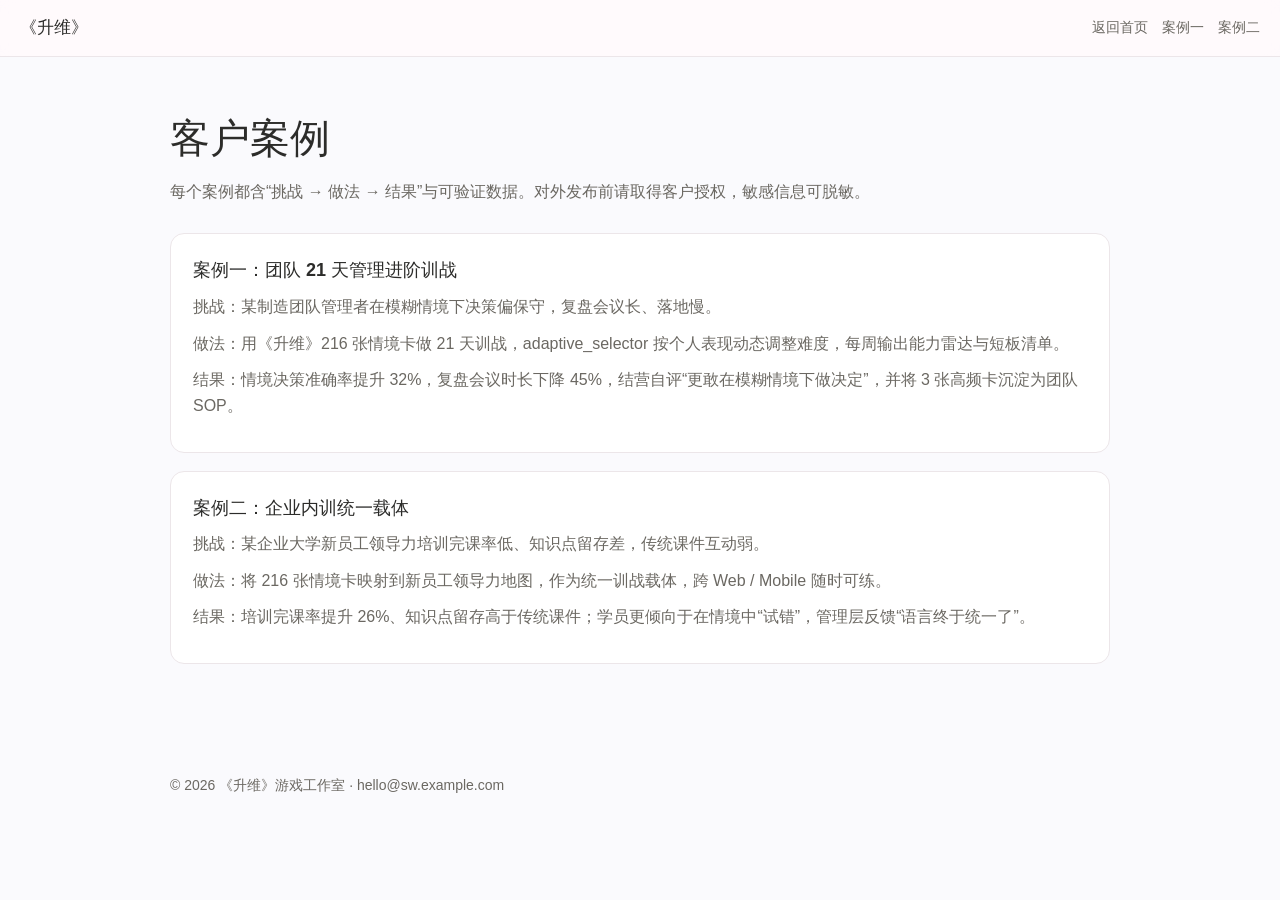
==== cases.html @ 7e2dd6ba "feat: init shengwei-site GEO-ready static site" ====
<!doctype html>
<html lang="zh-CN">
<head>
  <meta charset="utf-8" />
  <meta name="viewport" content="width=device-width, initial-scale=1" />
  <title>客户案例 | 《升维》</title>
  <meta name="description" content="《升维》在真实团队与企业内训中的落地案例：21 天管理进阶训战、企业内训统一载体，用可验证数据展示自适应管理游戏的效果。" />
  <link rel="canonical" href="https://sw.example.com/cases.html" />
  <meta name="theme-color" content="#3c3489" />
  <link rel="stylesheet" href="/assets/css/style.css" />

  <script type="application/ld+json">
  {
    "@context": "https://schema.org",
    "@type": "BreadcrumbList",
    "itemListElement": [
      { "@type": "ListItem", "position": 1, "name": "首页", "item": "https://sw.example.com/" },
      { "@type": "ListItem", "position": 2, "name": "客户案例", "item": "https://sw.example.com/cases.html" }
    ]
  }
  </script>
  <script type="application/ld+json">
  {
    "@context": "https://schema.org",
    "@type": "CollectionPage",
    "name": "《升维》客户案例",
    "url": "https://sw.example.com/cases.html",
    "about": { "@type": "Thing", "name": "管理训战成果" }
  }
  </script>
</head>
<body>
  <header class="site-header">
    <a class="brand" href="/">《升维》</a>
    <nav aria-label="主导航"><a href="/">返回首页</a><a href="#case-1">案例一</a><a href="#case-2">案例二</a></nav>
  </header>

  <main>
    <section>
      <h1>客户案例</h1>
      <p class="section-lead">每个案例都含“挑战 → 做法 → 结果”与可验证数据。对外发布前请取得客户授权，敏感信息可脱敏。</p>
      <!-- 示例案例数据：上线前请替换为已授权客户的真实成果，数值务必真实可验证 -->

      <article id="case-1" class="card" style="margin-bottom:18px">
        <h3>案例一：团队 21 天管理进阶训战</h3>
        <p><strong>挑战：</strong>某制造团队管理者在模糊情境下决策偏保守，复盘会议长、落地慢。</p>
        <p><strong>做法：</strong>用《升维》216 张情境卡做 21 天训战，adaptive_selector 按个人表现动态调整难度，每周输出能力雷达与短板清单。</p>
        <p><strong>结果：</strong>情境决策准确率提升 32%，复盘会议时长下降 45%，结营自评“更敢在模糊情境下做决定”，并将 3 张高频卡沉淀为团队 SOP。</p>
        <script type="application/ld+json">
        {
          "@context": "https://schema.org",
          "@type": "Article",
          "headline": "21 天管理进阶训战：把情境卡变成团队 SOP",
          "about": { "@type": "Thing", "name": "管理训战" },
          "articleBody": "某团队用《升维》216 张情境卡做 21 天训战，情境决策准确率提升、复盘时长下降，并沉淀为团队 SOP。",
          "author": { "@type": "Organization", "name": "《升维》游戏工作室" }
        }
        </script>
      </article>

      <article id="case-2" class="card" style="margin-bottom:18px">
        <h3>案例二：企业内训统一载体</h3>
        <p><strong>挑战：</strong>某企业大学新员工领导力培训完课率低、知识点留存差，传统课件互动弱。</p>
        <p><strong>做法：</strong>将 216 张情境卡映射到新员工领导力地图，作为统一训战载体，跨 Web / Mobile 随时可练。</p>
        <p><strong>结果：</strong>培训完课率提升 26%、知识点留存高于传统课件；学员更倾向于在情境中“试错”，管理层反馈“语言终于统一了”。</p>
        <script type="application/ld+json">
        {
          "@context": "https://schema.org",
          "@type": "Article",
          "headline": "企业内训统一载体：用情境卡替代传统课件",
          "about": { "@type": "Thing", "name": "企业培训" },
          "articleBody": "某企业大学将情境卡嵌入新员工领导力地图，完课率与留存均高于传统课件。",
          "author": { "@type": "Organization", "name": "《升维》游戏工作室" }
        }
        </script>
      </article>
    </section>
  </main>

  <footer class="site-footer">
    <p>© <span id="year"></span> 《升维》游戏工作室 · hello@sw.example.com</p>
  </footer>
  <script src="/assets/js/main.js" defer></script>
</body>
</html>
---- assets/css/style.css ----
:root {
  --accent: #3c3489;
  --accent-soft: #eeedfe;
  --bg: #fafafd;
  --surface: #ffffff;
  --text: #2c2c2a;
  --muted: #6b6862;
  --border: #ece6e9;
  --radius: 14px;
  --maxw: 980px;
  font-synthesis: none;
}

* { box-sizing: border-box; }

html { scroll-behavior: smooth; }

body {
  margin: 0;
  font-family: -apple-system, BlinkMacSystemFont, "Segoe UI", "PingFang SC",
    "Hiragino Sans GB", "Microsoft YaHei", sans-serif;
  color: var(--text);
  background: var(--bg);
  line-height: 1.65;
  font-size: 16px;
}

a { color: var(--accent); text-decoration: none; }
a:hover { text-decoration: underline; }

.site-header {
  position: sticky;
  top: 0;
  z-index: 10;
  display: flex;
  align-items: center;
  justify-content: space-between;
  gap: 16px;
  padding: 14px 20px;
  background: rgba(255, 250, 252, 0.85);
  backdrop-filter: saturate(140%) blur(8px);
  border-bottom: 1px solid var(--border);
}
.brand { font-weight: 700; font-size: 17px; color: var(--text); }
.site-header nav { display: flex; flex-wrap: wrap; gap: 14px; font-size: 14px; }
.site-header nav a { color: var(--muted); }
.site-header nav a:hover { color: var(--accent); text-decoration: none; }

main { max-width: var(--maxw); margin: 0 auto; padding: 0 20px; }

section { padding: 56px 0; border-bottom: 1px solid var(--border); }
section:last-of-type { border-bottom: none; }

.hero { padding-top: 64px; }
.eyebrow {
  display: inline-block;
  margin: 0 0 12px;
  padding: 4px 12px;
  font-size: 13px;
  border-radius: 999px;
  background: var(--accent-soft);
  color: var(--accent);
}
h1 { font-size: clamp(26px, 4vw, 40px); line-height: 1.25; margin: 0 0 16px; }
h2 { font-size: clamp(22px, 3vw, 30px); margin: 0 0 12px; }
h3 { font-size: 18px; margin: 0 0 8px; }
.lead { font-size: 18px; color: var(--text); max-width: 720px; }
.section-lead { color: var(--muted); max-width: 720px; margin-bottom: 28px; }
.muted { color: var(--muted); font-size: 14px; }

.cta-row { display: flex; gap: 12px; flex-wrap: wrap; margin-top: 24px; }
.btn {
  display: inline-block;
  padding: 12px 22px;
  border-radius: 999px;
  font-weight: 600;
  font-size: 15px;
  cursor: pointer;
  border: 1px solid transparent;
}
.btn-primary { background: var(--accent); color: #fff; }
.btn-primary:hover { filter: brightness(1.05); text-decoration: none; }
.btn-ghost { background: transparent; color: var(--accent); border-color: var(--accent); }
.btn-ghost:hover { background: var(--accent-soft); text-decoration: none; }

.card-grid {
  display: grid;
  grid-template-columns: repeat(auto-fit, minmax(240px, 1fr));
  gap: 18px;
}
.card {
  background: var(--surface);
  border: 1px solid var(--border);
  border-radius: var(--radius);
  padding: 22px;
}
.card p { color: var(--muted); margin: 0 0 10px; }

.steps { padding-left: 0; list-style: none; counter-reset: step; }
.steps li {
  position: relative;
  padding: 14px 16px 14px 52px;
  margin-bottom: 12px;
  background: var(--surface);
  border: 1px solid var(--border);
  border-radius: var(--radius);
}
.steps li::before {
  counter-increment: step;
  content: counter(step);
  position: absolute;
  left: 14px;
  top: 14px;
  width: 26px;
  height: 26px;
  border-radius: 50%;
  background: var(--accent);
  color: #fff;
  font-size: 14px;
  font-weight: 700;
  display: flex;
  align-items: center;
  justify-content: center;
}
.steps strong { color: var(--text); }

.faq details {
  background: var(--surface);
  border: 1px solid var(--border);
  border-radius: var(--radius);
  padding: 4px 18px;
  margin-bottom: 12px;
}
.faq summary { cursor: pointer; padding: 14px 0; font-weight: 600; }
.faq p { color: var(--muted); margin: 0 0 14px; }

.lead-form {
  display: grid;
  gap: 14px;
  max-width: 520px;
  background: var(--surface);
  border: 1px solid var(--border);
  border-radius: var(--radius);
  padding: 24px;
}
.lead-form label { display: grid; gap: 6px; font-size: 14px; color: var(--muted); }
.lead-form input,
.lead-form textarea {
  font: inherit;
  padding: 10px 12px;
  border: 1px solid var(--border);
  border-radius: 10px;
  background: #fff;
  color: var(--text);
}
.lead-form input:focus,
.lead-form textarea:focus { outline: 2px solid var(--accent); border-color: var(--accent); }
.form-msg { margin: 0; font-size: 14px; color: var(--accent); min-height: 18px; }

.site-footer {
  max-width: var(--maxw);
  margin: 0 auto;
  padding: 32px 20px 56px;
  color: var(--muted);
  font-size: 14px;
}
.site-footer p { margin: 4px 0; }

@media (max-width: 560px) {
  .site-header { flex-direction: column; align-items: flex-start; }
  .site-header nav { gap: 10px; }
}
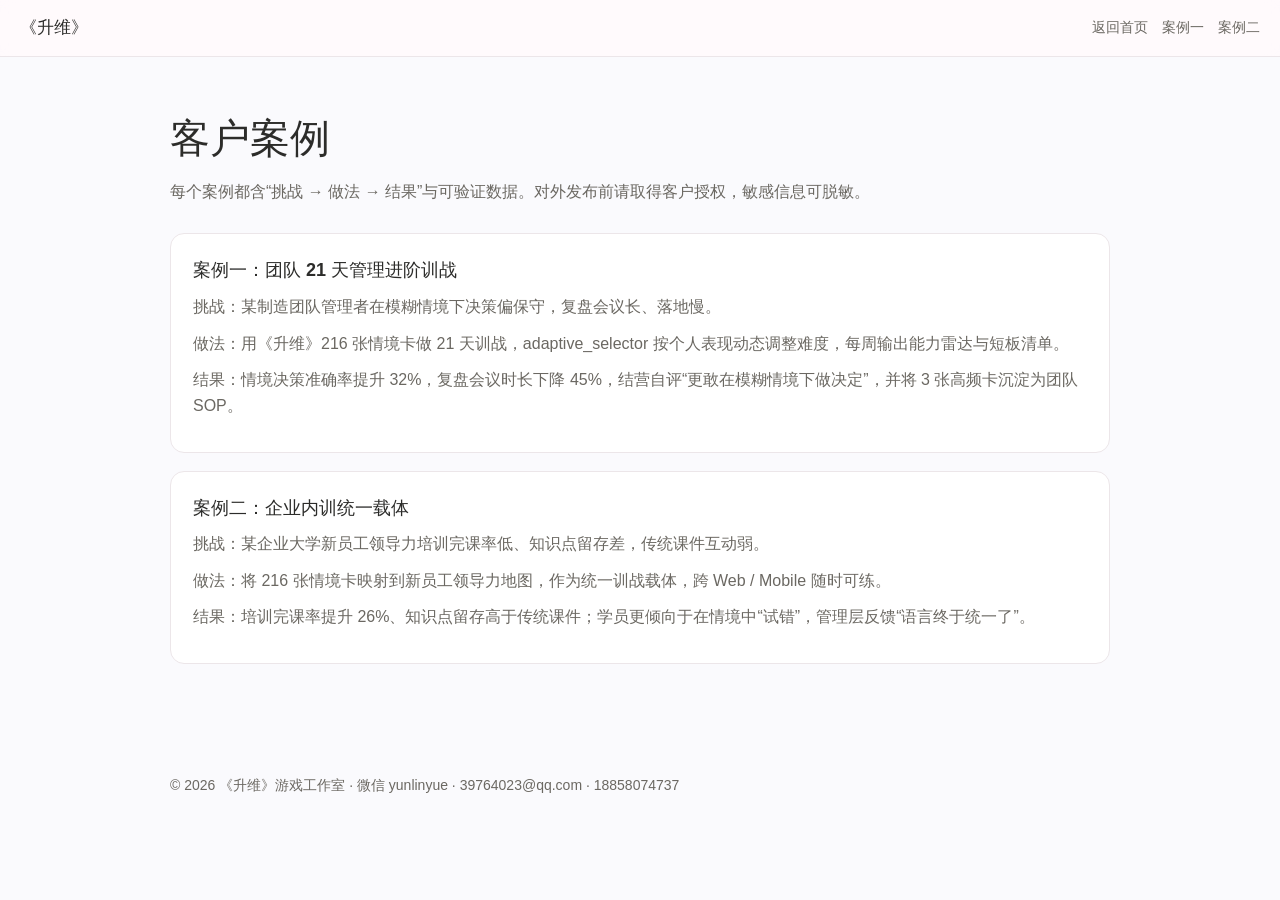
==== commit c63bb5b6: "feat: switch to pages.dev subdomain, add real contact info" ====
--- a/cases.html
+++ b/cases.html
@@ -5,7 +5,7 @@
   <meta name="viewport" content="width=device-width, initial-scale=1" />
   <title>客户案例 | 《升维》</title>
   <meta name="description" content="《升维》在真实团队与企业内训中的落地案例：21 天管理进阶训战、企业内训统一载体，用可验证数据展示自适应管理游戏的效果。" />
-  <link rel="canonical" href="https://sw.example.com/cases.html" />
+  <link rel="canonical" href="https://shengwei-site.pages.dev/cases.html" />
   <meta name="theme-color" content="#3c3489" />
   <link rel="stylesheet" href="/assets/css/style.css" />
 
@@ -14,8 +14,8 @@
     "@context": "https://schema.org",
     "@type": "BreadcrumbList",
     "itemListElement": [
-      { "@type": "ListItem", "position": 1, "name": "首页", "item": "https://sw.example.com/" },
-      { "@type": "ListItem", "position": 2, "name": "客户案例", "item": "https://sw.example.com/cases.html" }
+      { "@type": "ListItem", "position": 1, "name": "首页", "item": "https://shengwei-site.pages.dev/" },
+      { "@type": "ListItem", "position": 2, "name": "客户案例", "item": "https://shengwei-site.pages.dev/cases.html" }
     ]
   }
   </script>
@@ -24,7 +24,7 @@
     "@context": "https://schema.org",
     "@type": "CollectionPage",
     "name": "《升维》客户案例",
-    "url": "https://sw.example.com/cases.html",
+    "url": "https://shengwei-site.pages.dev/cases.html",
     "about": { "@type": "Thing", "name": "管理训战成果" }
   }
   </script>
@@ -78,7 +78,7 @@
   </main>
 
   <footer class="site-footer">
-    <p>© <span id="year"></span> 《升维》游戏工作室 · hello@sw.example.com</p>
+    <p>© <span id="year"></span> 《升维》游戏工作室 · 微信 yunlinyue · 39764023@qq.com · 18858074737</p>
   </footer>
   <script src="/assets/js/main.js" defer></script>
 </body>
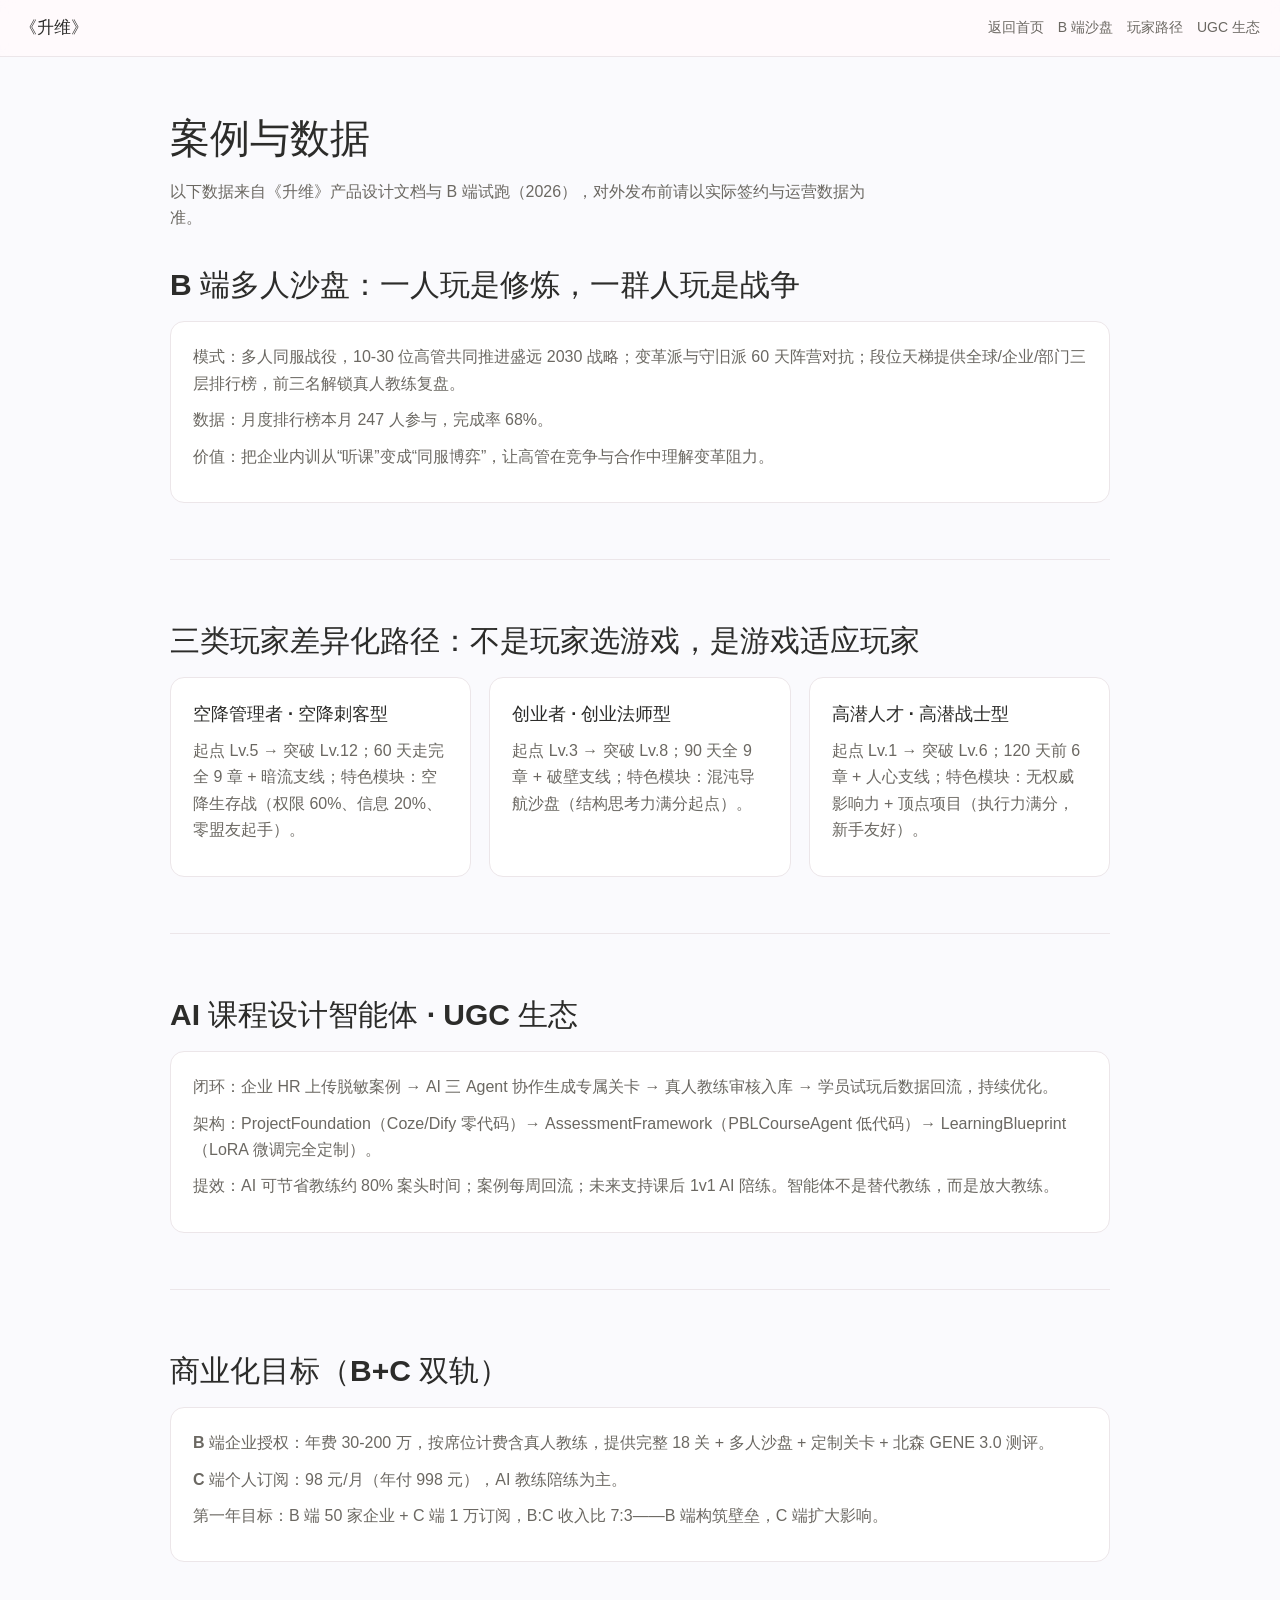
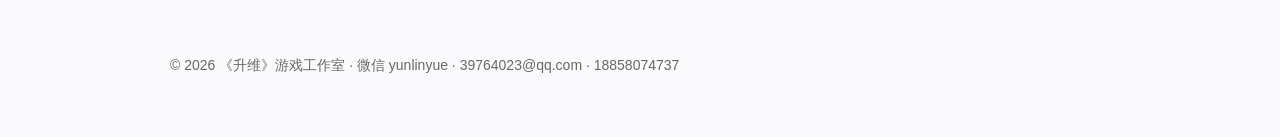
==== commit 151b41cc: "feat: real case library from dashboard; shengwei content from design PPT" ====
--- a/cases.html
+++ b/cases.html
@@ -3,8 +3,8 @@
 <head>
   <meta charset="utf-8" />
   <meta name="viewport" content="width=device-width, initial-scale=1" />
-  <title>客户案例 | 《升维》</title>
-  <meta name="description" content="《升维》在真实团队与企业内训中的落地案例：21 天管理进阶训战、企业内训统一载体，用可验证数据展示自适应管理游戏的效果。" />
+  <title>案例与数据 | 《升维》</title>
+  <meta name="description" content="《升维》案例与数据：B 端多人沙盘 247 人参与、完成率 68%；三类玩家差异化路径；AI 教练节省 80% 案头时间；B+C 双轨商业化目标。" />
   <link rel="canonical" href="https://shengwei-site.pages.dev/cases.html" />
   <meta name="theme-color" content="#3c3489" />
   <link rel="stylesheet" href="/assets/css/style.css" />
@@ -15,7 +15,7 @@
     "@type": "BreadcrumbList",
     "itemListElement": [
       { "@type": "ListItem", "position": 1, "name": "首页", "item": "https://shengwei-site.pages.dev/" },
-      { "@type": "ListItem", "position": 2, "name": "客户案例", "item": "https://shengwei-site.pages.dev/cases.html" }
+      { "@type": "ListItem", "position": 2, "name": "案例与数据", "item": "https://shengwei-site.pages.dev/cases.html" }
     ]
   }
   </script>
@@ -23,57 +23,67 @@
   {
     "@context": "https://schema.org",
     "@type": "CollectionPage",
-    "name": "《升维》客户案例",
+    "name": "《升维》案例与数据",
     "url": "https://shengwei-site.pages.dev/cases.html",
-    "about": { "@type": "Thing", "name": "管理训战成果" }
+    "about": { "@type": "Thing", "name": "领导力游戏化训练" }
   }
   </script>
 </head>
 <body>
   <header class="site-header">
     <a class="brand" href="/">《升维》</a>
-    <nav aria-label="主导航"><a href="/">返回首页</a><a href="#case-1">案例一</a><a href="#case-2">案例二</a></nav>
+    <nav aria-label="主导航"><a href="/">返回首页</a><a href="#b-end">B 端沙盘</a><a href="#paths">玩家路径</a><a href="#ugc">UGC 生态</a></nav>
   </header>
 
   <main>
-    <section>
-      <h1>客户案例</h1>
-      <p class="section-lead">每个案例都含“挑战 → 做法 → 结果”与可验证数据。对外发布前请取得客户授权，敏感信息可脱敏。</p>
-      <!-- 示例案例数据：上线前请替换为已授权客户的真实成果，数值务必真实可验证 -->
+    <section id="b-end">
+      <h1>案例与数据</h1>
+      <p class="section-lead">
+        以下数据来自《升维》产品设计文档与 B 端试跑（2026），对外发布前请以实际签约与运营数据为准。
+      </p>
 
-      <article id="case-1" class="card" style="margin-bottom:18px">
-        <h3>案例一：团队 21 天管理进阶训战</h3>
-        <p><strong>挑战：</strong>某制造团队管理者在模糊情境下决策偏保守，复盘会议长、落地慢。</p>
-        <p><strong>做法：</strong>用《升维》216 张情境卡做 21 天训战，adaptive_selector 按个人表现动态调整难度，每周输出能力雷达与短板清单。</p>
-        <p><strong>结果：</strong>情境决策准确率提升 32%，复盘会议时长下降 45%，结营自评“更敢在模糊情境下做决定”，并将 3 张高频卡沉淀为团队 SOP。</p>
-        <script type="application/ld+json">
-        {
-          "@context": "https://schema.org",
-          "@type": "Article",
-          "headline": "21 天管理进阶训战：把情境卡变成团队 SOP",
-          "about": { "@type": "Thing", "name": "管理训战" },
-          "articleBody": "某团队用《升维》216 张情境卡做 21 天训战，情境决策准确率提升、复盘时长下降，并沉淀为团队 SOP。",
-          "author": { "@type": "Organization", "name": "《升维》游戏工作室" }
-        }
-        </script>
-      </article>
+      <h2>B 端多人沙盘：一人玩是修炼，一群人玩是战争</h2>
+      <div class="card">
+        <p><strong>模式：</strong>多人同服战役，10-30 位高管共同推进盛远 2030 战略；变革派与守旧派 60 天阵营对抗；段位天梯提供全球/企业/部门三层排行榜，前三名解锁真人教练复盘。</p>
+        <p><strong>数据：</strong>月度排行榜本月 247 人参与，完成率 68%。</p>
+        <p><strong>价值：</strong>把企业内训从“听课”变成“同服博弈”，让高管在竞争与合作中理解变革阻力。</p>
+      </div>
+    </section>
 
-      <article id="case-2" class="card" style="margin-bottom:18px">
-        <h3>案例二：企业内训统一载体</h3>
-        <p><strong>挑战：</strong>某企业大学新员工领导力培训完课率低、知识点留存差，传统课件互动弱。</p>
-        <p><strong>做法：</strong>将 216 张情境卡映射到新员工领导力地图，作为统一训战载体，跨 Web / Mobile 随时可练。</p>
-        <p><strong>结果：</strong>培训完课率提升 26%、知识点留存高于传统课件；学员更倾向于在情境中“试错”，管理层反馈“语言终于统一了”。</p>
-        <script type="application/ld+json">
-        {
-          "@context": "https://schema.org",
-          "@type": "Article",
-          "headline": "企业内训统一载体：用情境卡替代传统课件",
-          "about": { "@type": "Thing", "name": "企业培训" },
-          "articleBody": "某企业大学将情境卡嵌入新员工领导力地图，完课率与留存均高于传统课件。",
-          "author": { "@type": "Organization", "name": "《升维》游戏工作室" }
-        }
-        </script>
-      </article>
+    <section id="paths">
+      <h2>三类玩家差异化路径：不是玩家选游戏，是游戏适应玩家</h2>
+      <div class="card-grid">
+        <article class="card">
+          <h3>空降管理者 · 空降刺客型</h3>
+          <p>起点 Lv.5 → 突破 Lv.12；60 天走完全 9 章 + 暗流支线；特色模块：空降生存战（权限 60%、信息 20%、零盟友起手）。</p>
+        </article>
+        <article class="card">
+          <h3>创业者 · 创业法师型</h3>
+          <p>起点 Lv.3 → 突破 Lv.8；90 天全 9 章 + 破壁支线；特色模块：混沌导航沙盘（结构思考力满分起点）。</p>
+        </article>
+        <article class="card">
+          <h3>高潜人才 · 高潜战士型</h3>
+          <p>起点 Lv.1 → 突破 Lv.6；120 天前 6 章 + 人心支线；特色模块：无权威影响力 + 顶点项目（执行力满分，新手友好）。</p>
+        </article>
+      </div>
+    </section>
+
+    <section id="ugc">
+      <h2>AI 课程设计智能体 · UGC 生态</h2>
+      <div class="card">
+        <p><strong>闭环：</strong>企业 HR 上传脱敏案例 → AI 三 Agent 协作生成专属关卡 → 真人教练审核入库 → 学员试玩后数据回流，持续优化。</p>
+        <p><strong>架构：</strong>ProjectFoundation（Coze/Dify 零代码）→ AssessmentFramework（PBLCourseAgent 低代码）→ LearningBlueprint（LoRA 微调完全定制）。</p>
+        <p><strong>提效：</strong>AI 可节省教练约 80% 案头时间；案例每周回流；未来支持课后 1v1 AI 陪练。智能体不是替代教练，而是放大教练。</p>
+      </div>
+    </section>
+
+    <section id="commerce">
+      <h2>商业化目标（B+C 双轨）</h2>
+      <div class="card">
+        <p><strong>B 端企业授权：</strong>年费 30-200 万，按席位计费含真人教练，提供完整 18 关 + 多人沙盘 + 定制关卡 + 北森 GENE 3.0 测评。</p>
+        <p><strong>C 端个人订阅：</strong>98 元/月（年付 998 元），AI 教练陪练为主。</p>
+        <p><strong>第一年目标：</strong>B 端 50 家企业 + C 端 1 万订阅，B:C 收入比 7:3——B 端构筑壁垒，C 端扩大影响。</p>
+      </div>
     </section>
   </main>
 
